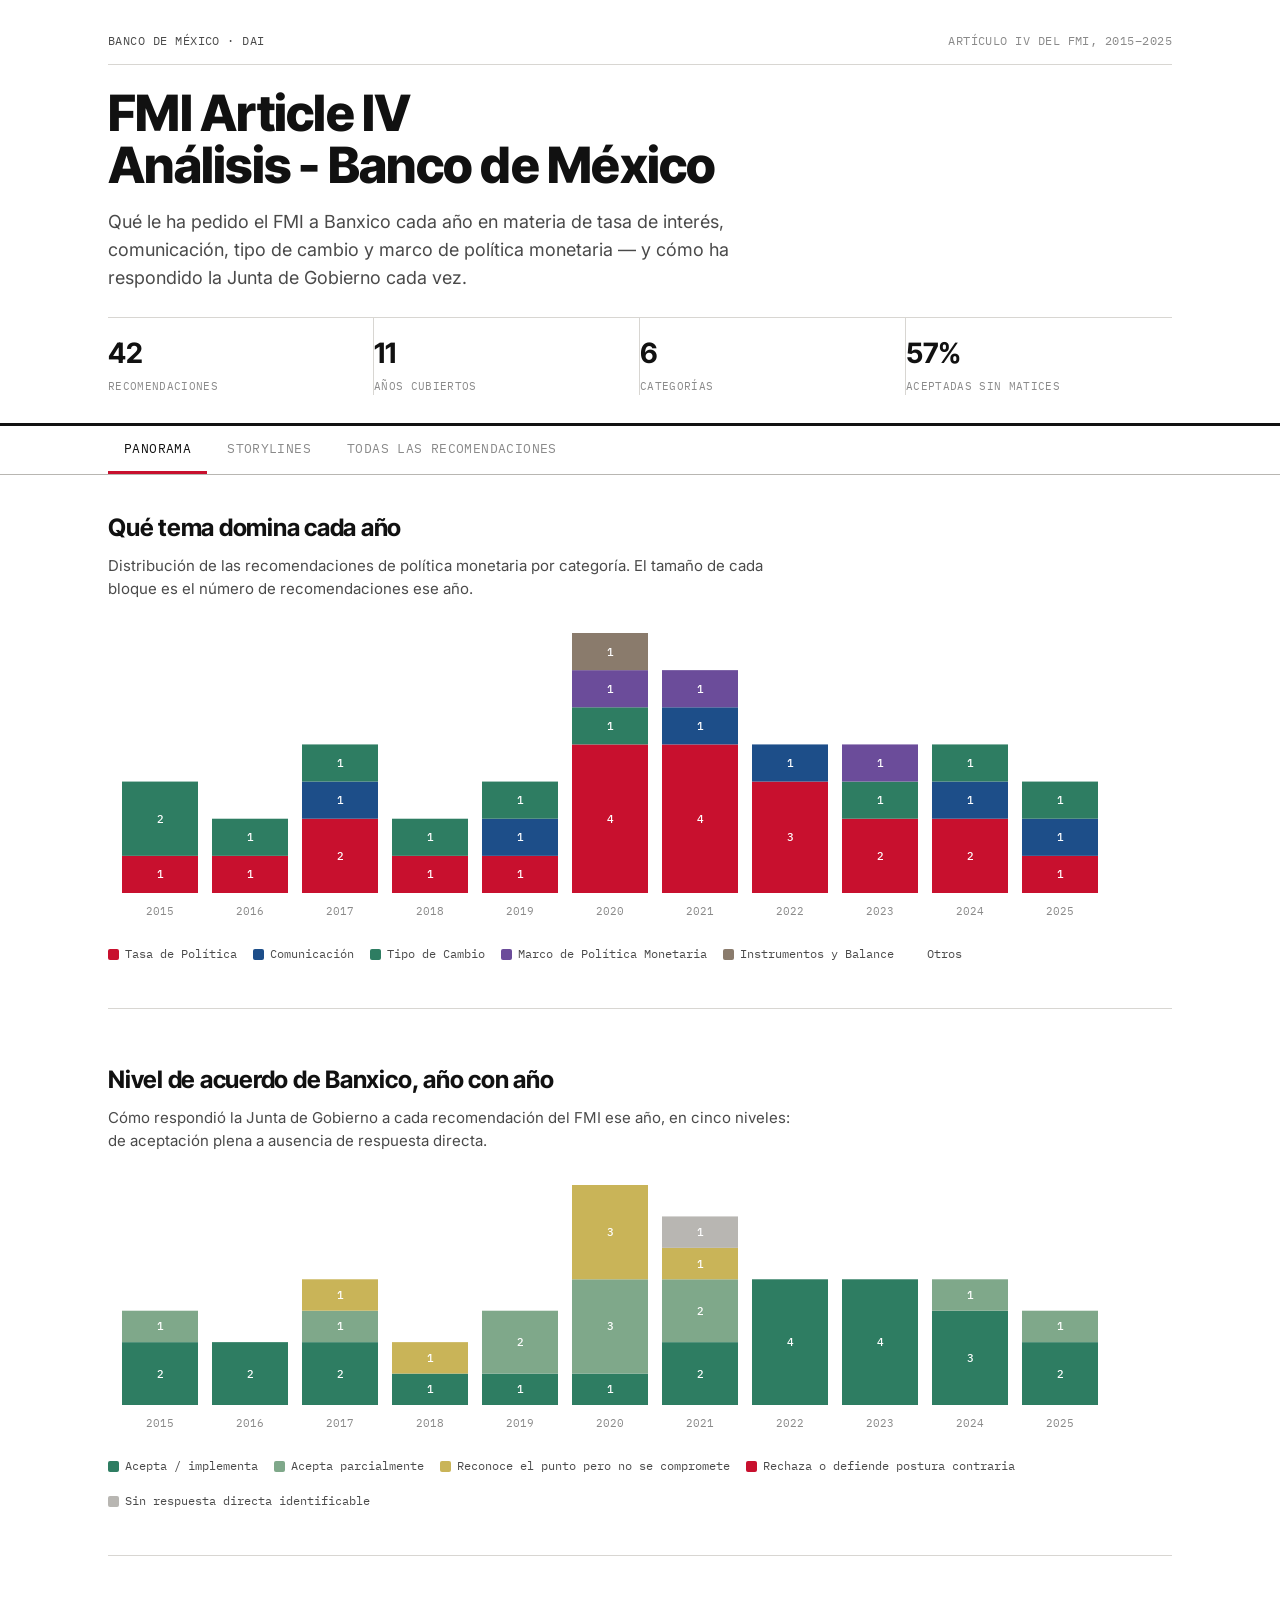
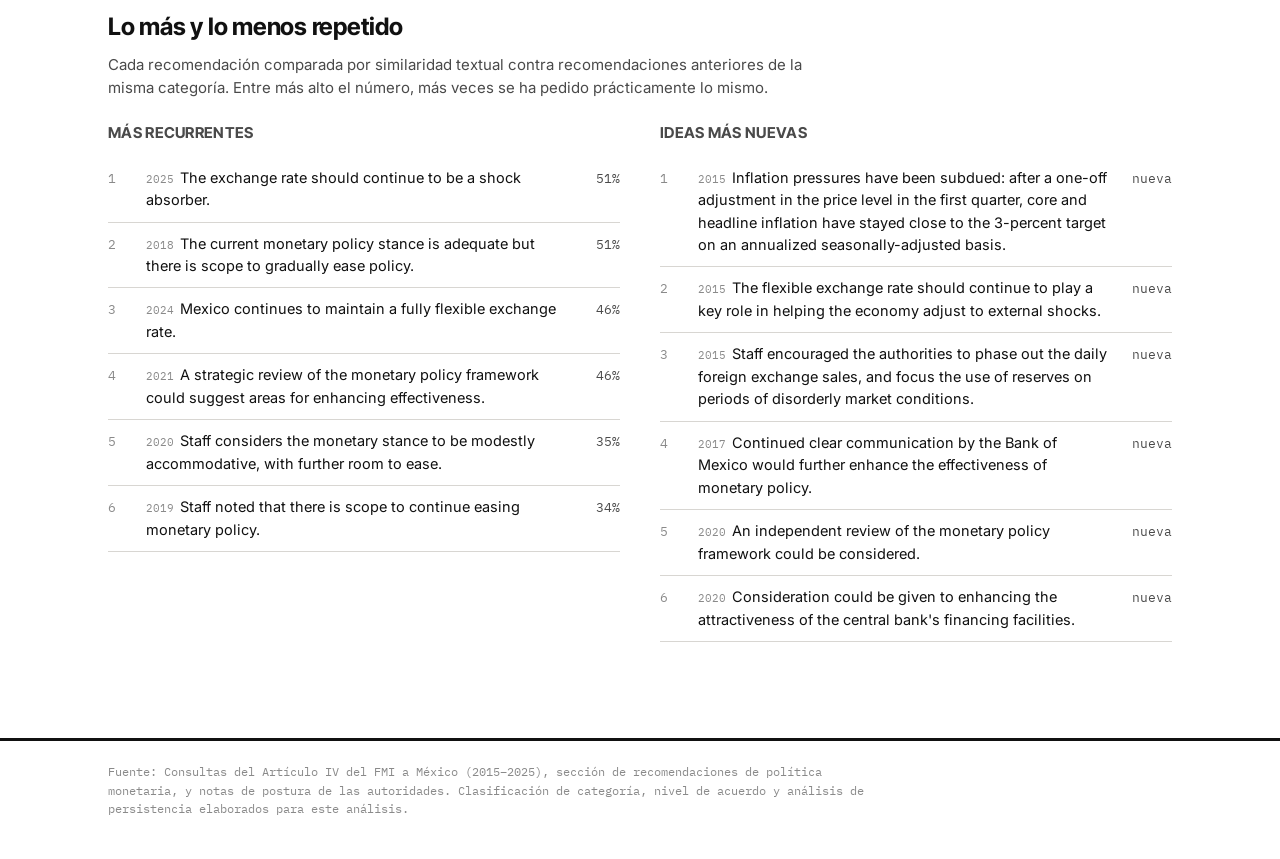
==== index.html @ 74a3de29 "Update index.html" ====
<!DOCTYPE html>
<html lang="es">
<head>
<meta charset="UTF-8">
<meta name="viewport" content="width=device-width, initial-scale=1.0">
<title>Recomendaciones de política monetaria del FMI a México · 2015–2025</title>
<link rel="preconnect" href="https://fonts.googleapis.com">
<link rel="preconnect" href="https://fonts.gstatic.com" crossorigin>
<link href="https://fonts.googleapis.com/css2?family=Inter+Tight:wght@400;500;600;700;800&family=Inter:wght@400;500;600&family=IBM+Plex+Mono:wght@400;500&display=swap" rel="stylesheet">
<link rel="stylesheet" href="styles.css">
</head>
<body>

<header class="masthead">
  <div class="wrap">
    <div class="masthead-top">
      <span class="kicker">Banco de México · DAI </span>
      <span class="kicker kicker-right">Artículo IV del FMI, 2015–2025</span>
    </div>
    <h1>FMI Article IV<br>Análisis - Banco de México</h1>
    <p class="dek">Qué le ha pedido el FMI a Banxico cada año en materia de tasa de interés, comunicación, tipo de cambio y marco de política monetaria — y cómo ha respondido la Junta de Gobierno cada vez.</p>
    <div class="masthead-stats" id="masthead-stats"></div>
  </div>
</header>

<nav class="tabbar">
  <div class="wrap tabbar-inner">
    <button class="tab active" data-view="overview">Panorama</button>
    <button class="tab" data-view="storylines">Storylines</button>
    <button class="tab" data-view="browser">Todas las recomendaciones</button>
  </div>
</nav>

<main class="wrap">

  <!-- ============ VISTA: PANORAMA ============ -->
  <section class="view" id="view-overview">

    <section class="block">
      <h2 class="block-title">Qué tema domina cada año</h2>
      <p class="block-note">Distribución de las recomendaciones de política monetaria por categoría. El tamaño de cada bloque es el número de recomendaciones ese año.</p>
      <div id="ribbon-chart" class="ribbon-chart"></div>
      <div class="legend" id="ribbon-legend"></div>
    </section>

    <section class="block">
      <h2 class="block-title">Nivel de acuerdo de Banxico, año con año</h2>
      <p class="block-note">Cómo respondió la Junta de Gobierno a cada recomendación del FMI ese año, en cinco niveles: de aceptación plena a ausencia de respuesta directa.</p>
      <div id="agreement-chart" class="agreement-chart"></div>
      <div class="legend" id="agreement-legend"></div>
    </section>

    <section class="block">
      <h2 class="block-title">Lo más y lo menos repetido</h2>
      <p class="block-note">Cada recomendación comparada por similaridad textual contra recomendaciones anteriores de la misma categoría. Entre más alto el número, más veces se ha pedido prácticamente lo mismo.</p>
      <div class="split-two">
        <div>
          <h3 class="sub-title">Más recurrentes</h3>
          <ol class="rank-list" id="rank-recurrent"></ol>
        </div>
        <div>
          <h3 class="sub-title">Ideas más nuevas</h3>
          <ol class="rank-list" id="rank-novel"></ol>
        </div>
      </div>
    </section>

  </section>

  <!-- ============ VISTA: STORYLINES ============ -->
  <section class="view hidden" id="view-storylines">
    <p class="block-note intro-note">Cada categoría cuenta su propia historia a lo largo de la década. El grosor de la línea entre dos años indica qué tan parecida es esa recomendación a la anterior de la misma categoría — una línea gruesa significa que el FMI está pidiendo, otra vez, prácticamente lo mismo.</p>
    <div id="storylines-container"></div>
  </section>

  <!-- ============ VISTA: BROWSER ============ -->
  <section class="view hidden" id="view-browser">
    <div class="filters">
      <div class="filter-group">
        <label for="filter-category">Categoría</label>
        <select id="filter-category"><option value="">Todas</option></select>
      </div>
      <div class="filter-group">
        <label for="filter-year">Año</label>
        <select id="filter-year"><option value="">Todos</option></select>
      </div>
      <div class="filter-group">
        <label for="filter-agreement">Nivel de acuerdo</label>
        <select id="filter-agreement"><option value="">Todos</option></select>
      </div>
      <button class="filter-reset" id="filter-reset">Limpiar filtros</button>
    </div>
    <p class="results-count" id="results-count"></p>
    <div id="rec-list" class="rec-list"></div>
  </section>

</main>

<footer class="site-footer">
  <div class="wrap">
    <p>Fuente: Consultas del Artículo IV del FMI a México (2015–2025), sección de recomendaciones de política monetaria, y notas de postura de las autoridades. Clasificación de categoría, nivel de acuerdo y análisis de persistencia elaborados para este análisis.</p>
  </div>
</footer>

<script src="app.js"></script>
</body>
</html>
---- styles.css ----
:root {
  --paper: #FFFFFF;
  --ink: #111111;
  --ink-soft: #4A4A4A;
  --ink-faint: #8A8A8A;
  --hairline: #D8D6D2;
  --hairline-strong: #B8B6B2;
  --red: #C8102E;
  --red-tint: #FBE9EC;

  --cat-tasa: #C8102E;
  --cat-comunicacion: #1D4E89;
  --cat-tipocambio: #2E7D62;
  --cat-marco: #6B4C9A;
  --cat-instrumentos: #8A7B6C;

  --agree-1: #2E7D62;
  --agree-2: #7FA88A;
  --agree-3: #C9B458;
  --agree-4: #C8102E;
  --agree-5: #B8B6B2;

  --font-display: 'Inter Tight', 'Helvetica Neue', Arial, sans-serif;
  --font-body: 'Inter', 'Helvetica Neue', Arial, sans-serif;
  --font-mono: 'IBM Plex Mono', 'Courier New', monospace;

  --wrap-max: 1120px;
}

* { box-sizing: border-box; }

html { -webkit-font-smoothing: antialiased; }

body {
  margin: 0;
  background: var(--paper);
  color: var(--ink);
  font-family: var(--font-body);
  font-size: 16px;
  line-height: 1.55;
}

.wrap {
  max-width: var(--wrap-max);
  margin: 0 auto;
  padding: 0 28px;
}

@media (max-width: 640px) {
  .wrap { padding: 0 18px; }
}

/* ---------- Masthead ---------- */

.masthead {
  border-bottom: 3px solid var(--ink);
  padding: 32px 0 28px;
}

.masthead-top {
  display: flex;
  justify-content: space-between;
  align-items: baseline;
  border-bottom: 1px solid var(--hairline);
  padding-bottom: 14px;
  margin-bottom: 22px;
}

.kicker {
  font-family: var(--font-mono);
  font-size: 11.5px;
  letter-spacing: 0.04em;
  text-transform: uppercase;
  color: var(--ink-soft);
}

.kicker-right { color: var(--ink-faint); }

h1 {
  font-family: var(--font-display);
  font-weight: 800;
  font-size: clamp(30px, 4.6vw, 50px);
  line-height: 1.05;
  letter-spacing: -0.015em;
  margin: 0 0 16px;
}

.dek {
  font-size: 18px;
  color: var(--ink-soft);
  max-width: 720px;
  margin: 0 0 26px;
}

.masthead-stats {
  display: flex;
  flex-wrap: wrap;
  gap: 0;
  border-top: 1px solid var(--hairline);
}

.mstat {
  flex: 1 1 140px;
  padding: 14px 20px 0 0;
  border-right: 1px solid var(--hairline);
}
.mstat:last-child { border-right: none; }

.mstat-value {
  font-family: var(--font-display);
  font-weight: 700;
  font-size: 28px;
  color: var(--ink);
}

.mstat-label {
  font-family: var(--font-mono);
  font-size: 11px;
  text-transform: uppercase;
  letter-spacing: 0.03em;
  color: var(--ink-faint);
  margin-top: 2px;
}

/* ---------- Tabbar ---------- */

.tabbar {
  border-bottom: 1px solid var(--hairline-strong);
  background: var(--paper);
  position: sticky;
  top: 0;
  z-index: 20;
}

.tabbar-inner {
  display: flex;
  gap: 4px;
}

.tab {
  font-family: var(--font-mono);
  font-size: 13px;
  text-transform: uppercase;
  letter-spacing: 0.03em;
  background: none;
  border: none;
  border-bottom: 3px solid transparent;
  padding: 14px 16px;
  color: var(--ink-faint);
  cursor: pointer;
}

.tab:hover { color: var(--ink); }

.tab.active {
  color: var(--ink);
  border-bottom-color: var(--red);
}

/* ---------- Views / blocks ---------- */

main { padding-bottom: 60px; }

.view { padding-top: 34px; }
.view.hidden { display: none; }

.block {
  margin-bottom: 52px;
  padding-bottom: 44px;
  border-bottom: 1px solid var(--hairline);
}
.block:last-child { border-bottom: none; }

.block-title {
  font-family: var(--font-display);
  font-weight: 700;
  font-size: 24px;
  letter-spacing: -0.01em;
  margin: 0 0 8px;
}

.block-note {
  color: var(--ink-soft);
  max-width: 700px;
  font-size: 15px;
  margin: 0 0 22px;
}

.intro-note { margin-top: 4px; }

.sub-title {
  font-family: var(--font-display);
  font-weight: 700;
  font-size: 15px;
  text-transform: uppercase;
  letter-spacing: 0.02em;
  margin: 0 0 12px;
  color: var(--ink-soft);
}

/* ---------- Legend ---------- */

.legend {
  display: flex;
  flex-wrap: wrap;
  gap: 16px;
  margin-top: 16px;
  font-family: var(--font-mono);
  font-size: 12px;
  color: var(--ink-soft);
}

.legend-item { display: flex; align-items: center; gap: 6px; }

.legend-swatch {
  width: 11px;
  height: 11px;
  flex: none;
  border-radius: 2px;
}

/* ---------- Ribbon chart (custom SVG) ---------- */

.ribbon-chart {
  width: 100%;
  overflow-x: auto;
}

.ribbon-year-label {
  font-family: var(--font-mono);
  font-size: 11px;
  fill: var(--ink-faint);
}

.ribbon-count-label {
  font-family: var(--font-mono);
  font-size: 10.5px;
  fill: var(--paper);
  font-weight: 500;
}

.ribbon-seg {
  cursor: default;
}
.ribbon-seg:hover { opacity: 0.82; }

/* ---------- Agreement chart ---------- */

.agreement-chart { max-width: 100%; }

/* ---------- Ranked lists ---------- */

.split-two {
  display: grid;
  grid-template-columns: 1fr 1fr;
  gap: 40px;
}

@media (max-width: 720px) {
  .split-two { grid-template-columns: 1fr; gap: 28px; }
}

.rank-list {
  list-style: none;
  margin: 0;
  padding: 0;
  counter-reset: rank;
}

.rank-list li {
  display: grid;
  grid-template-columns: 28px 1fr 52px;
  gap: 10px;
  align-items: baseline;
  padding: 10px 0;
  border-bottom: 1px solid var(--hairline);
}

.rank-num {
  font-family: var(--font-mono);
  color: var(--ink-faint);
  font-size: 13px;
}

.rank-text { font-size: 14.5px; }
.rank-text .rank-year {
  font-family: var(--font-mono);
  font-size: 11px;
  color: var(--ink-faint);
  margin-right: 6px;
}

.rank-score {
  font-family: var(--font-mono);
  font-size: 13px;
  text-align: right;
  color: var(--ink-soft);
}

/* ---------- Storylines ---------- */

.storyline-card {
  margin-bottom: 56px;
  padding-bottom: 40px;
  border-bottom: 1px solid var(--hairline);
}
.storyline-card:last-child { border-bottom: none; }

.storyline-head {
  display: flex;
  align-items: baseline;
  gap: 12px;
  margin-bottom: 6px;
}

.storyline-swatch {
  width: 14px;
  height: 14px;
  flex: none;
  border-radius: 2px;
}

.storyline-title {
  font-family: var(--font-display);
  font-weight: 700;
  font-size: 22px;
  margin: 0;
}

.storyline-summary {
  color: var(--ink-soft);
  max-width: 760px;
  margin: 0 0 24px;
  font-size: 15px;
}

.storyline-svg-wrap {
  width: 100%;
  overflow-x: auto;
  margin-bottom: 22px;
}

.beat-node-label {
  font-family: var(--font-mono);
  font-size: 11px;
  fill: var(--ink-faint);
}

.storyline-beats {
  display: flex;
  flex-direction: column;
  gap: 0;
}

.beat {
  display: grid;
  grid-template-columns: 64px 1fr;
  gap: 16px;
  padding: 14px 0;
  border-top: 1px solid var(--hairline);
}
.beat:first-child { border-top: none; }

.beat-year {
  font-family: var(--font-mono);
  font-weight: 500;
  font-size: 14px;
  color: var(--ink);
  padding-top: 1px;
}

.beat-text { font-size: 14.5px; color: var(--ink-soft); }

.storyline-insight {
  margin-top: 24px;
  padding: 16px 20px;
  background: var(--red-tint);
  border-left: 3px solid var(--red);
  font-size: 14.5px;
}

.storyline-insight strong {
  display: block;
  font-family: var(--font-mono);
  font-size: 11px;
  text-transform: uppercase;
  letter-spacing: 0.03em;
  color: var(--red);
  margin-bottom: 6px;
}

/* ---------- Filters / browser ---------- */

.filters {
  display: flex;
  flex-wrap: wrap;
  gap: 18px;
  align-items: end;
  padding-bottom: 20px;
  margin-bottom: 20px;
  border-bottom: 1px solid var(--hairline-strong);
}

.filter-group {
  display: flex;
  flex-direction: column;
  gap: 5px;
}

.filter-group label {
  font-family: var(--font-mono);
  font-size: 11px;
  text-transform: uppercase;
  letter-spacing: 0.03em;
  color: var(--ink-faint);
}

.filter-group select {
  font-family: var(--font-body);
  font-size: 14px;
  padding: 7px 10px;
  border: 1px solid var(--hairline-strong);
  border-radius: 3px;
  background: var(--paper);
  color: var(--ink);
  min-width: 170px;
}

.filter-reset {
  font-family: var(--font-mono);
  font-size: 12px;
  text-transform: uppercase;
  letter-spacing: 0.02em;
  background: none;
  border: 1px solid var(--hairline-strong);
  border-radius: 3px;
  padding: 8px 12px;
  cursor: pointer;
  color: var(--ink-soft);
}
.filter-reset:hover { border-color: var(--ink); color: var(--ink); }

.results-count {
  font-family: var(--font-mono);
  font-size: 12px;
  color: var(--ink-faint);
  margin: 0 0 18px;
}

.rec-list {
  display: flex;
  flex-direction: column;
}

.rec-card {
  padding: 20px 0;
  border-bottom: 1px solid var(--hairline);
  display: grid;
  grid-template-columns: 100px 1fr;
  gap: 20px;
}

@media (max-width: 640px) {
  .rec-card { grid-template-columns: 1fr; gap: 8px; }
}

.rec-meta {
  display: flex;
  flex-direction: column;
  gap: 6px;
}

.rec-year {
  font-family: var(--font-display);
  font-weight: 700;
  font-size: 22px;
}

.rec-cat-tag {
  font-family: var(--font-mono);
  font-size: 10.5px;
  text-transform: uppercase;
  letter-spacing: 0.02em;
  padding: 3px 6px;
  border-radius: 2px;
  color: var(--paper);
  display: inline-block;
  width: fit-content;
}

.rec-thesis {
  font-family: var(--font-display);
  font-weight: 600;
  font-size: 16.5px;
  margin: 0 0 8px;
  line-height: 1.35;
}

.rec-body {
  font-size: 14.5px;
  color: var(--ink-soft);
  margin: 0 0 10px;
}

.rec-footer {
  display: flex;
  flex-wrap: wrap;
  gap: 14px;
  align-items: center;
  font-family: var(--font-mono);
  font-size: 12px;
}

.rec-agreement {
  padding: 3px 8px;
  border-radius: 2px;
  border: 1px solid var(--hairline-strong);
  color: var(--ink-soft);
}

.rec-rationale {
  color: var(--ink-faint);
  font-family: var(--font-body);
  font-style: italic;
  font-size: 13.5px;
}

/* ---------- Footer ---------- */

.site-footer {
  border-top: 3px solid var(--ink);
  padding: 22px 0 40px;
}

.site-footer p {
  font-family: var(--font-mono);
  font-size: 12px;
  color: var(--ink-faint);
  max-width: 760px;
  margin: 0;
}

/* ---------- Focus states ---------- */

button:focus-visible,
select:focus-visible {
  outline: 2px solid var(--red);
  outline-offset: 2px;
}
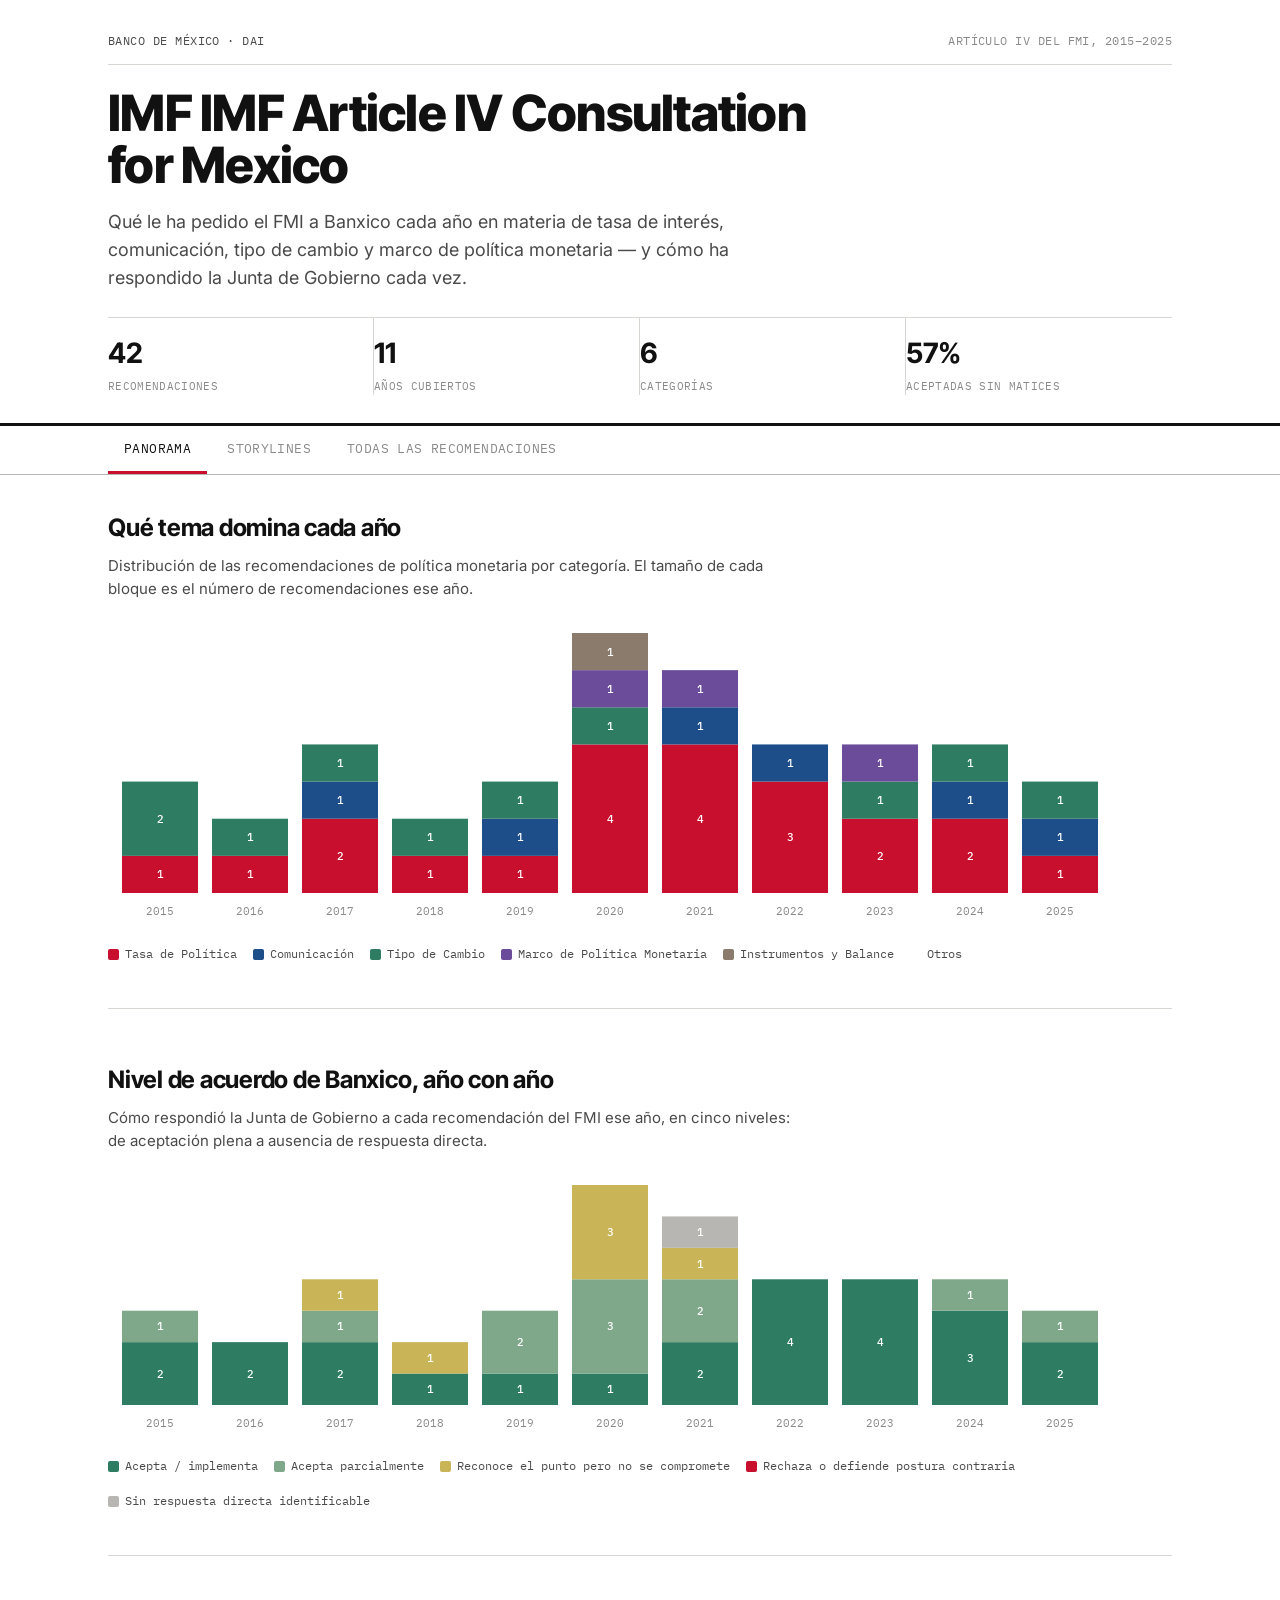
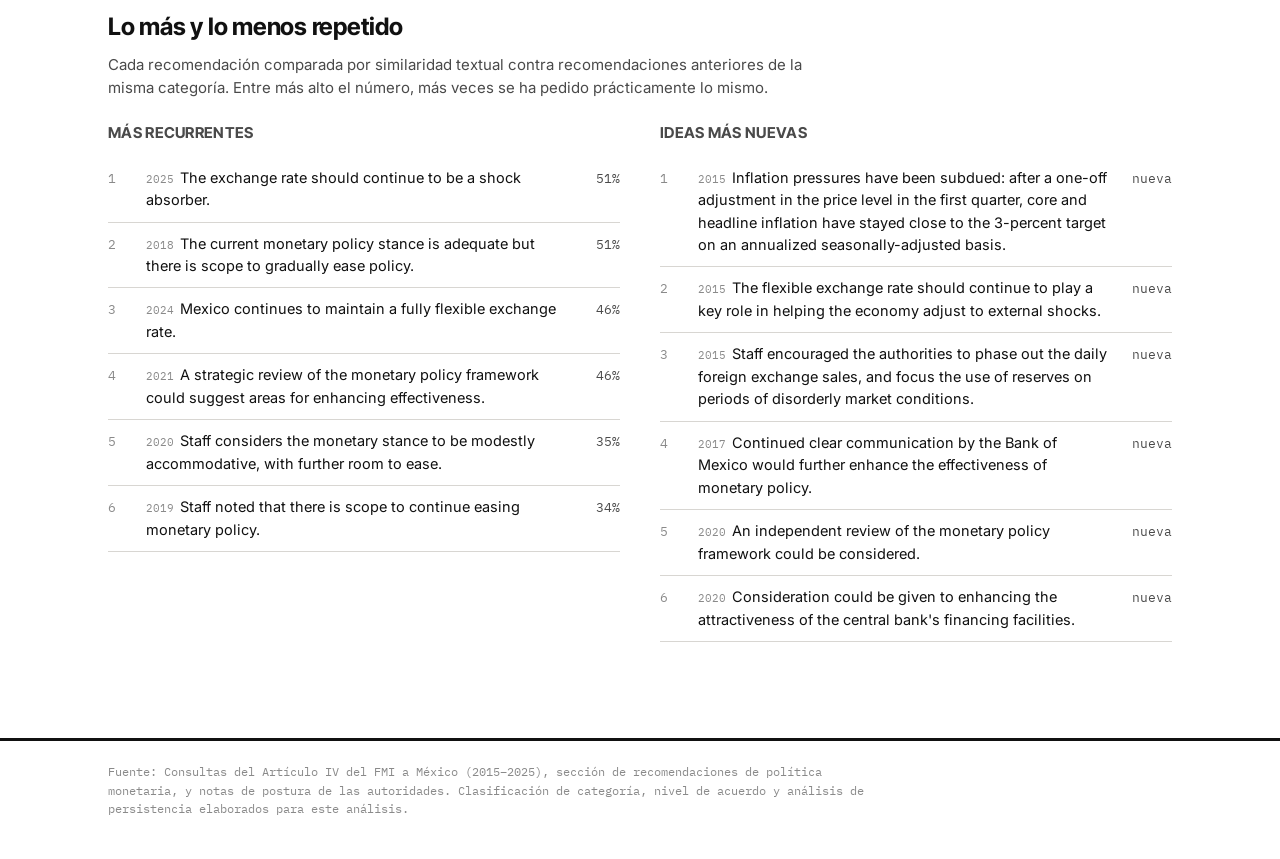
==== commit 400d02f2: "Update index.html" ====
--- a/index.html
+++ b/index.html
@@ -17,7 +17,7 @@
       <span class="kicker">Banco de México · DAI </span>
       <span class="kicker kicker-right">Artículo IV del FMI, 2015–2025</span>
     </div>
-    <h1>FMI Article IV<br>Análisis - Banco de México</h1>
+    <h1>IMF IMF Article IV Consultation<br>for Mexico</h1>
     <p class="dek">Qué le ha pedido el FMI a Banxico cada año en materia de tasa de interés, comunicación, tipo de cambio y marco de política monetaria — y cómo ha respondido la Junta de Gobierno cada vez.</p>
     <div class="masthead-stats" id="masthead-stats"></div>
   </div>
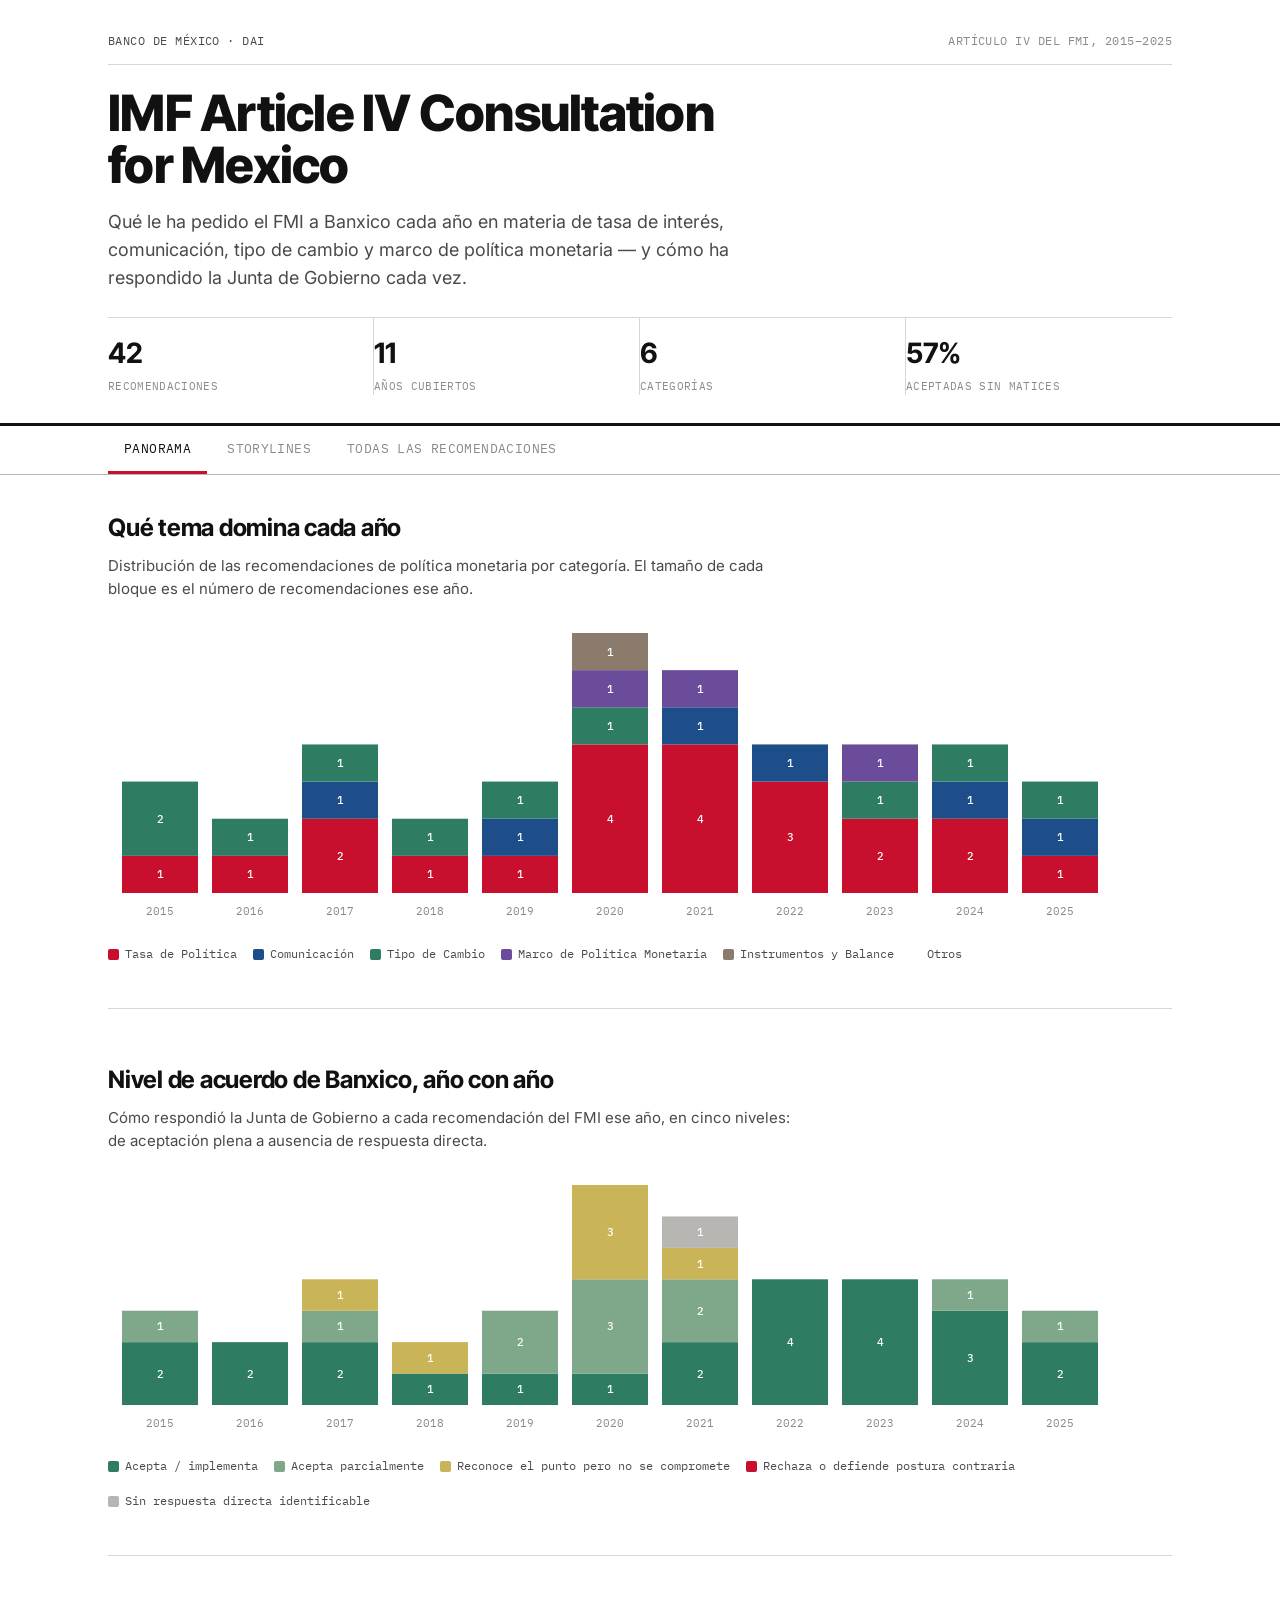
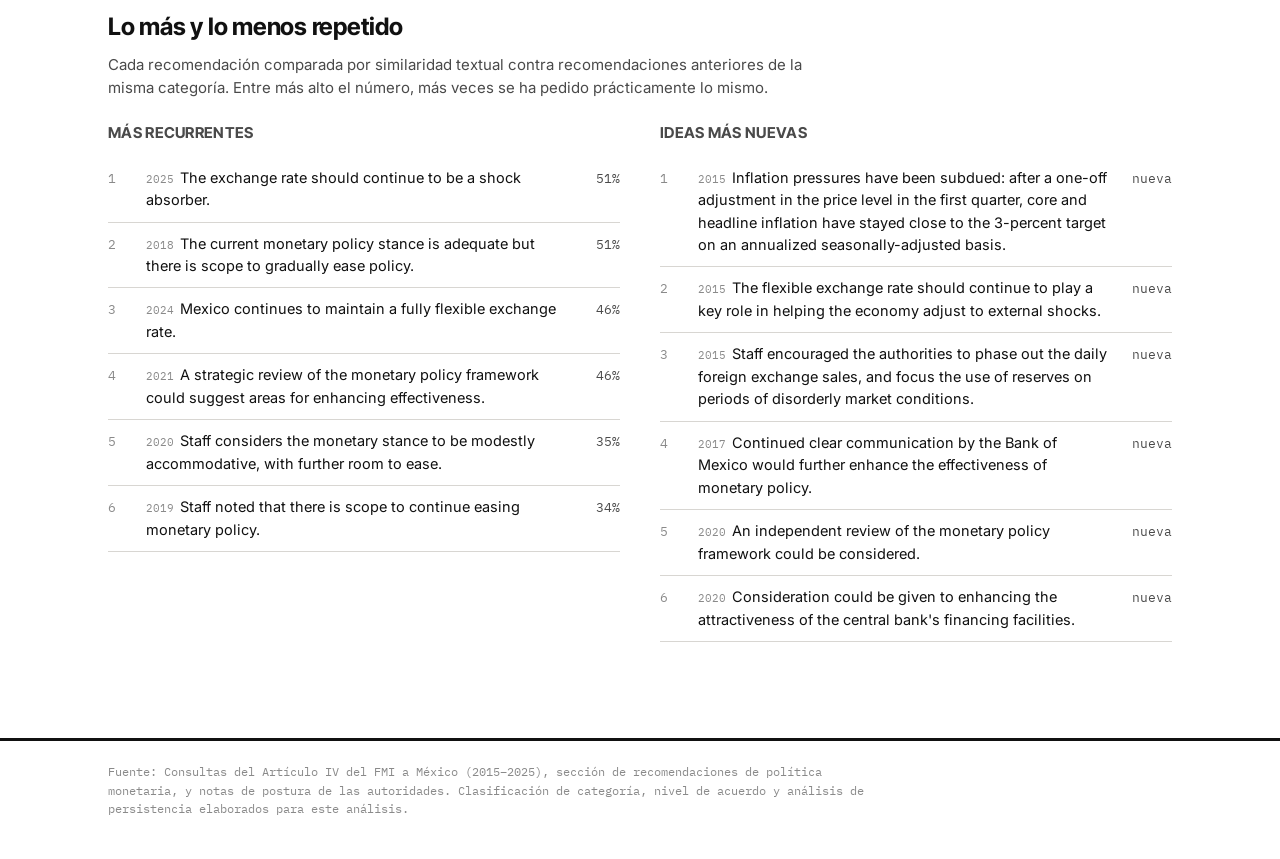
==== commit b393a2b7: "Update index.html" ====
--- a/index.html
+++ b/index.html
@@ -17,7 +17,7 @@
       <span class="kicker">Banco de México · DAI </span>
       <span class="kicker kicker-right">Artículo IV del FMI, 2015–2025</span>
     </div>
-    <h1>IMF IMF Article IV Consultation<br>for Mexico</h1>
+    <h1>IMF Article IV Consultation<br>for Mexico</h1>
     <p class="dek">Qué le ha pedido el FMI a Banxico cada año en materia de tasa de interés, comunicación, tipo de cambio y marco de política monetaria — y cómo ha respondido la Junta de Gobierno cada vez.</p>
     <div class="masthead-stats" id="masthead-stats"></div>
   </div>
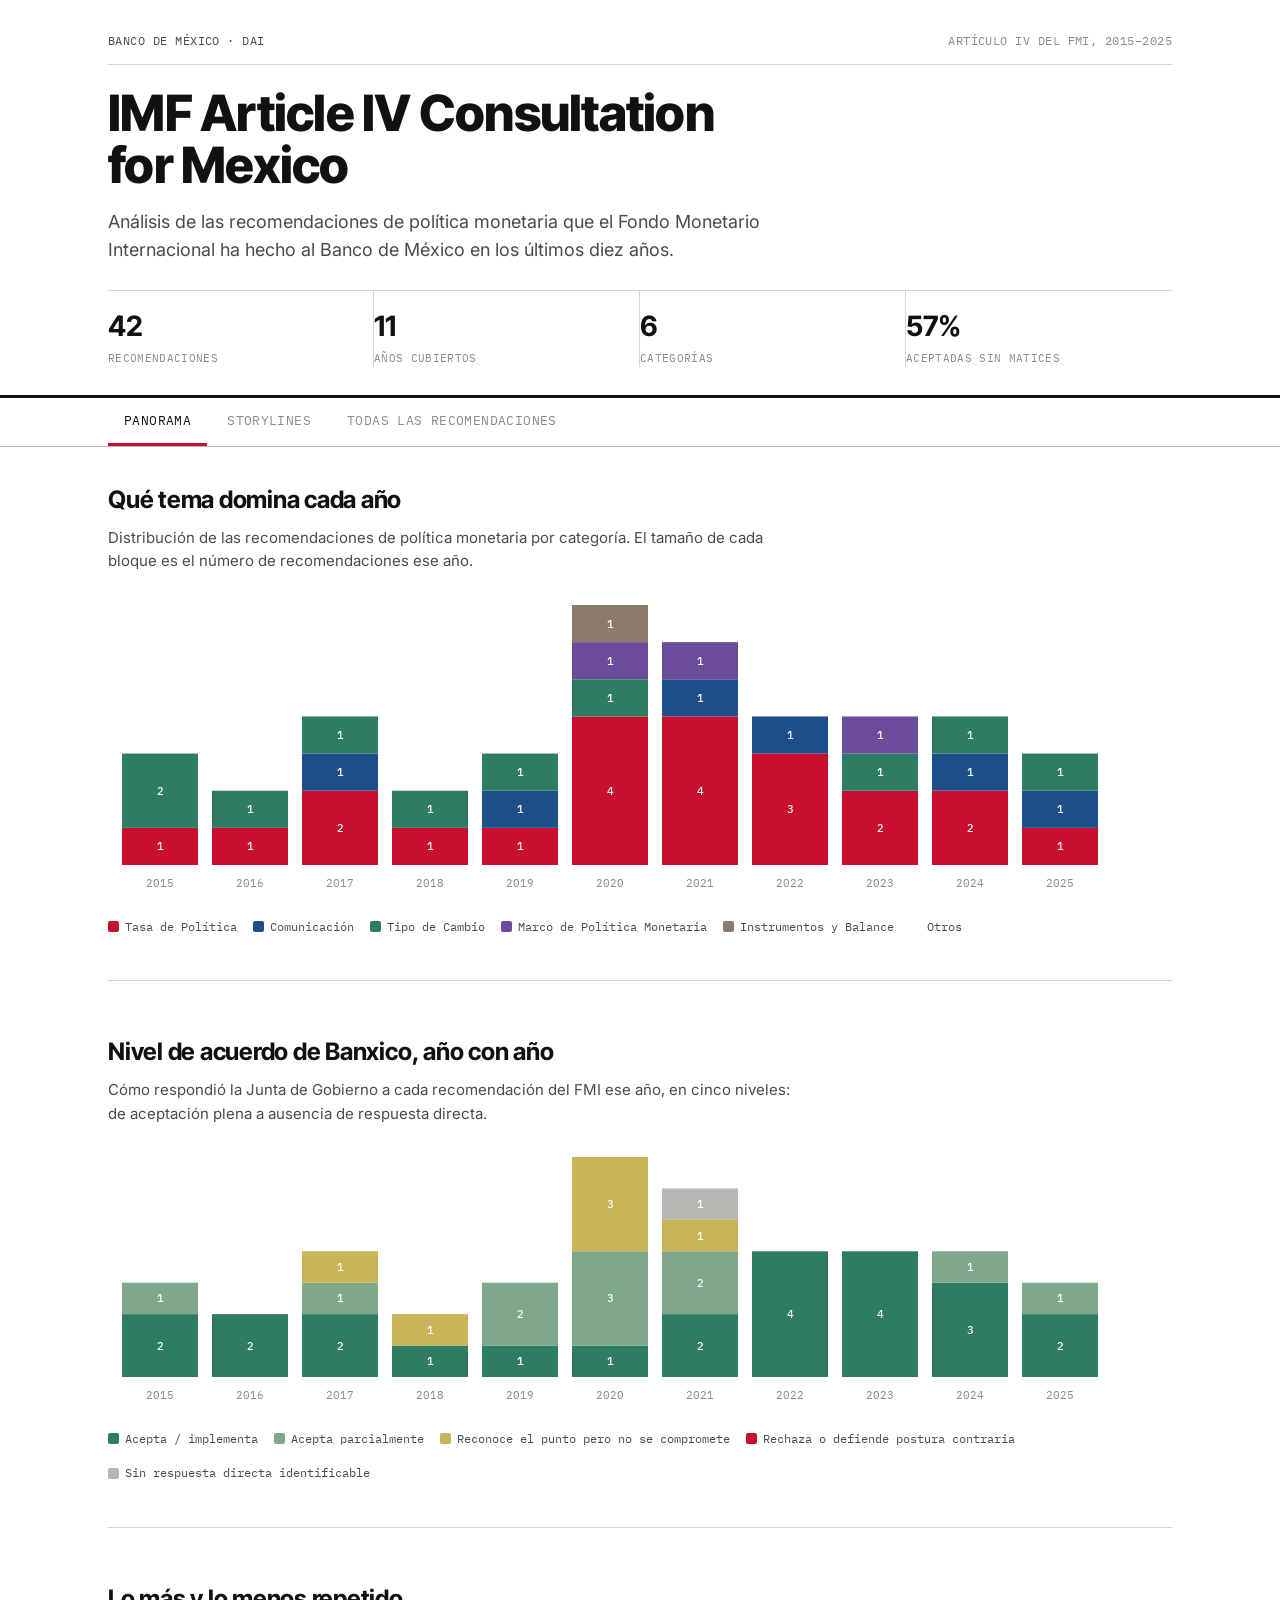
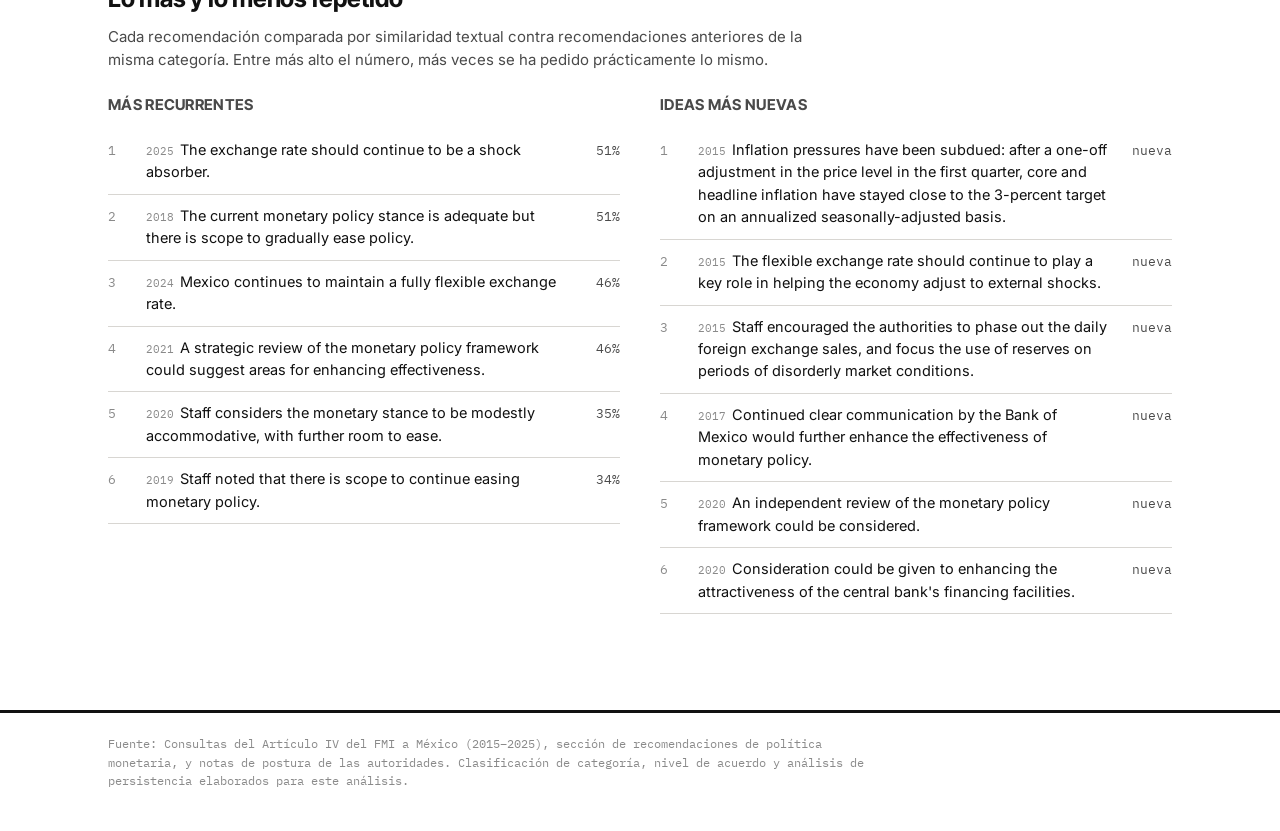
==== commit 7a053dd7: "Update index.html" ====
--- a/index.html
+++ b/index.html
@@ -18,7 +18,7 @@
       <span class="kicker kicker-right">Artículo IV del FMI, 2015–2025</span>
     </div>
     <h1>IMF Article IV Consultation<br>for Mexico</h1>
-    <p class="dek">Qué le ha pedido el FMI a Banxico cada año en materia de tasa de interés, comunicación, tipo de cambio y marco de política monetaria — y cómo ha respondido la Junta de Gobierno cada vez.</p>
+    <p class="dek">Análisis de las recomendaciones de política monetaria que el Fondo Monetario Internacional ha hecho al Banco de México en los últimos diez años.</p>
     <div class="masthead-stats" id="masthead-stats"></div>
   </div>
 </header>
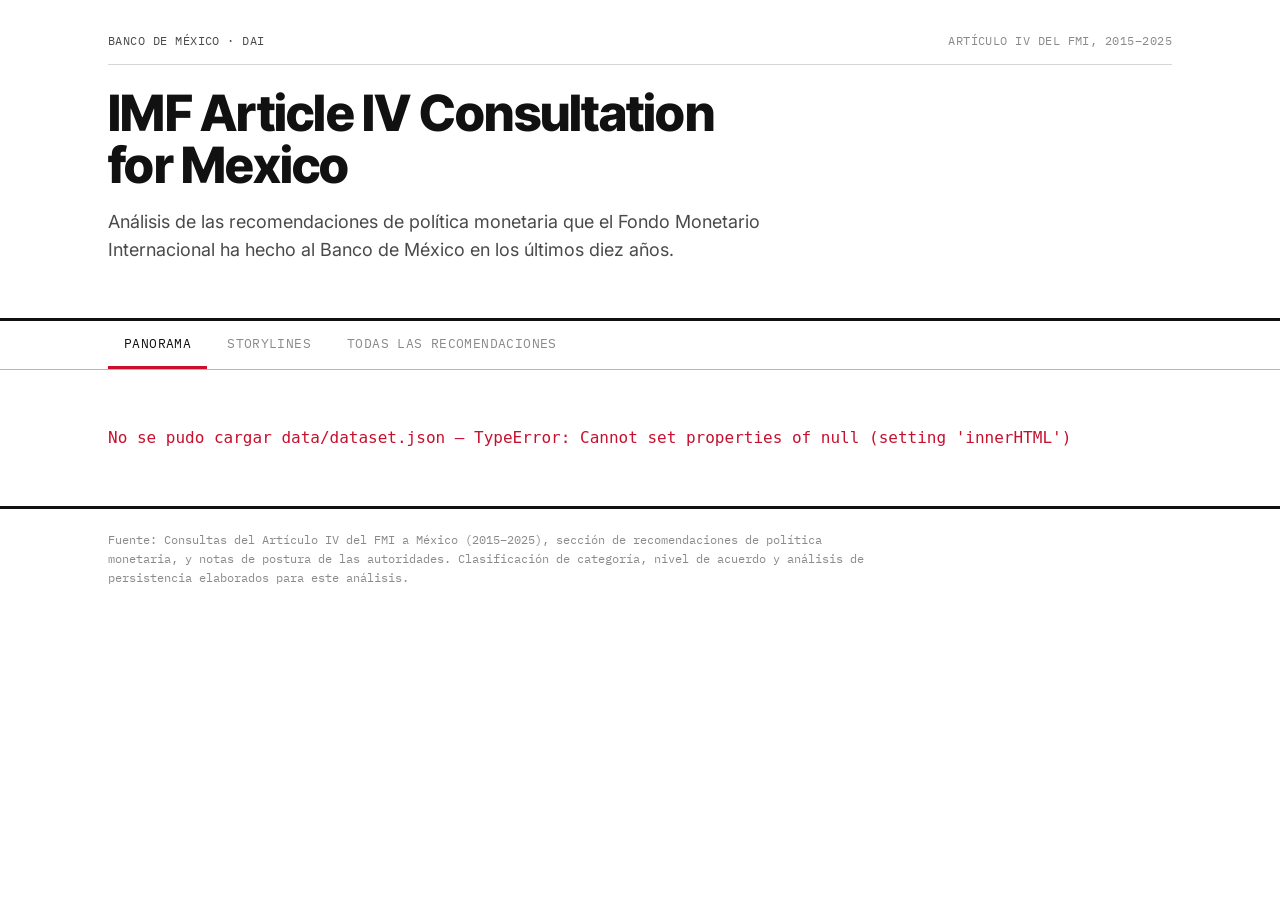
==== commit e6e67769: "Update index.html" ====
--- a/index.html
+++ b/index.html
@@ -19,7 +19,6 @@
     </div>
     <h1>IMF Article IV Consultation<br>for Mexico</h1>
     <p class="dek">Análisis de las recomendaciones de política monetaria que el Fondo Monetario Internacional ha hecho al Banco de México en los últimos diez años.</p>
-    <div class="masthead-stats" id="masthead-stats"></div>
   </div>
 </header>
 
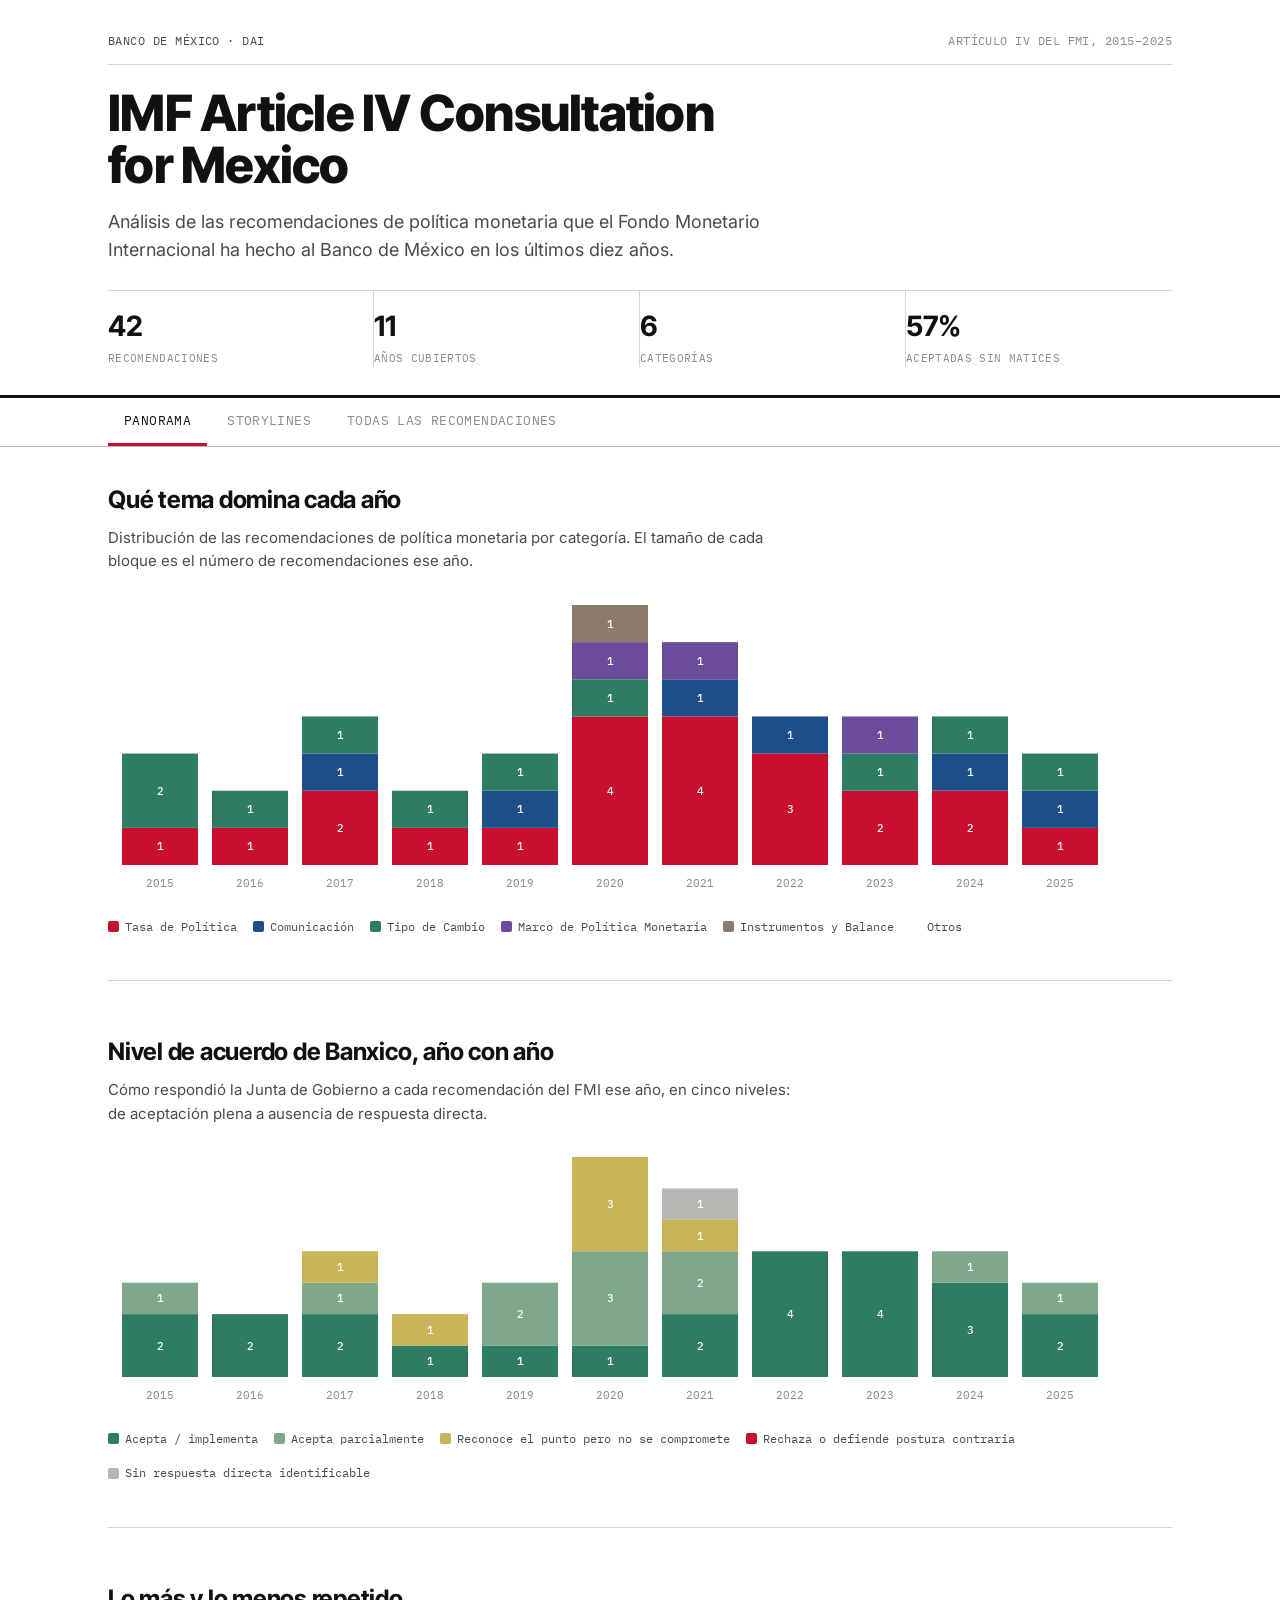
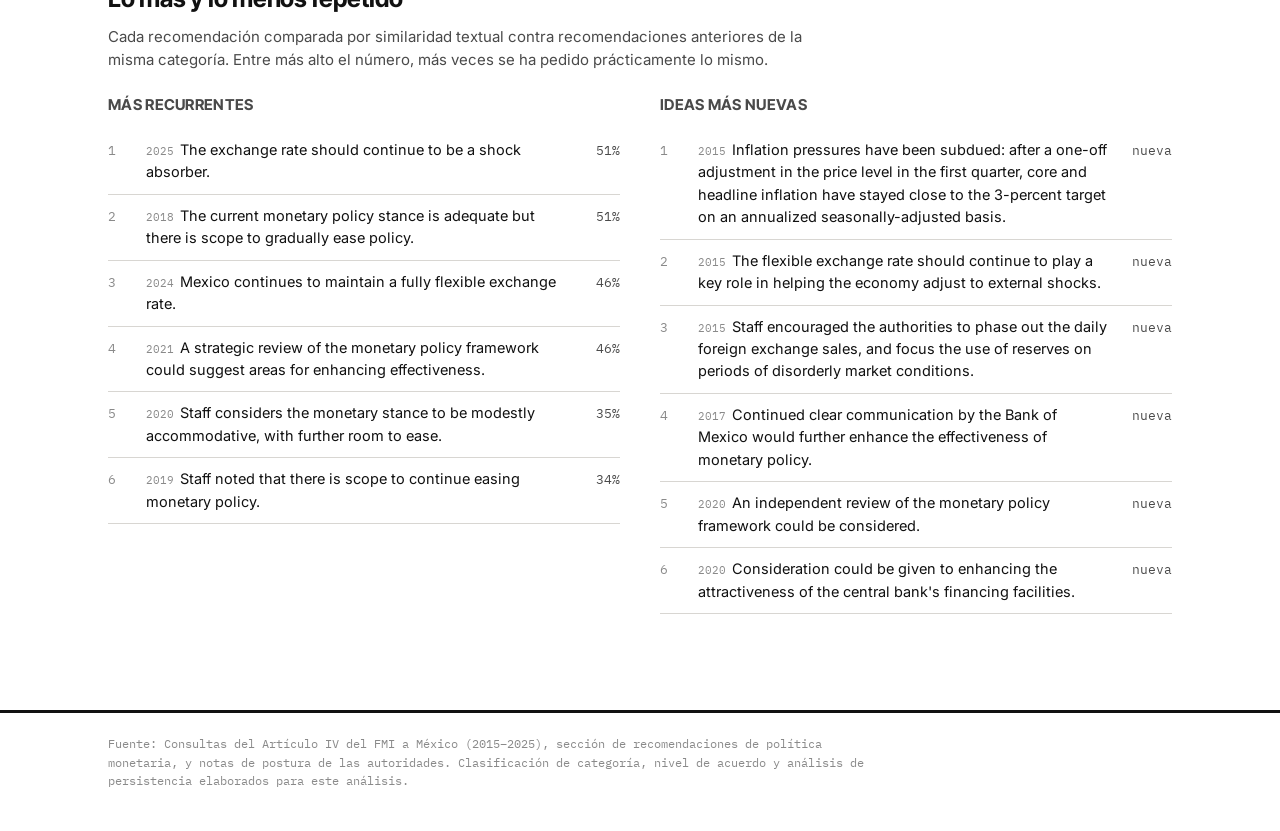
==== commit a8409650: "Update index.html" ====
--- a/index.html
+++ b/index.html
@@ -19,6 +19,7 @@
     </div>
     <h1>IMF Article IV Consultation<br>for Mexico</h1>
     <p class="dek">Análisis de las recomendaciones de política monetaria que el Fondo Monetario Internacional ha hecho al Banco de México en los últimos diez años.</p>
+   <div class="masthead-stats" id="masthead-stats"></div>
   </div>
 </header>
 
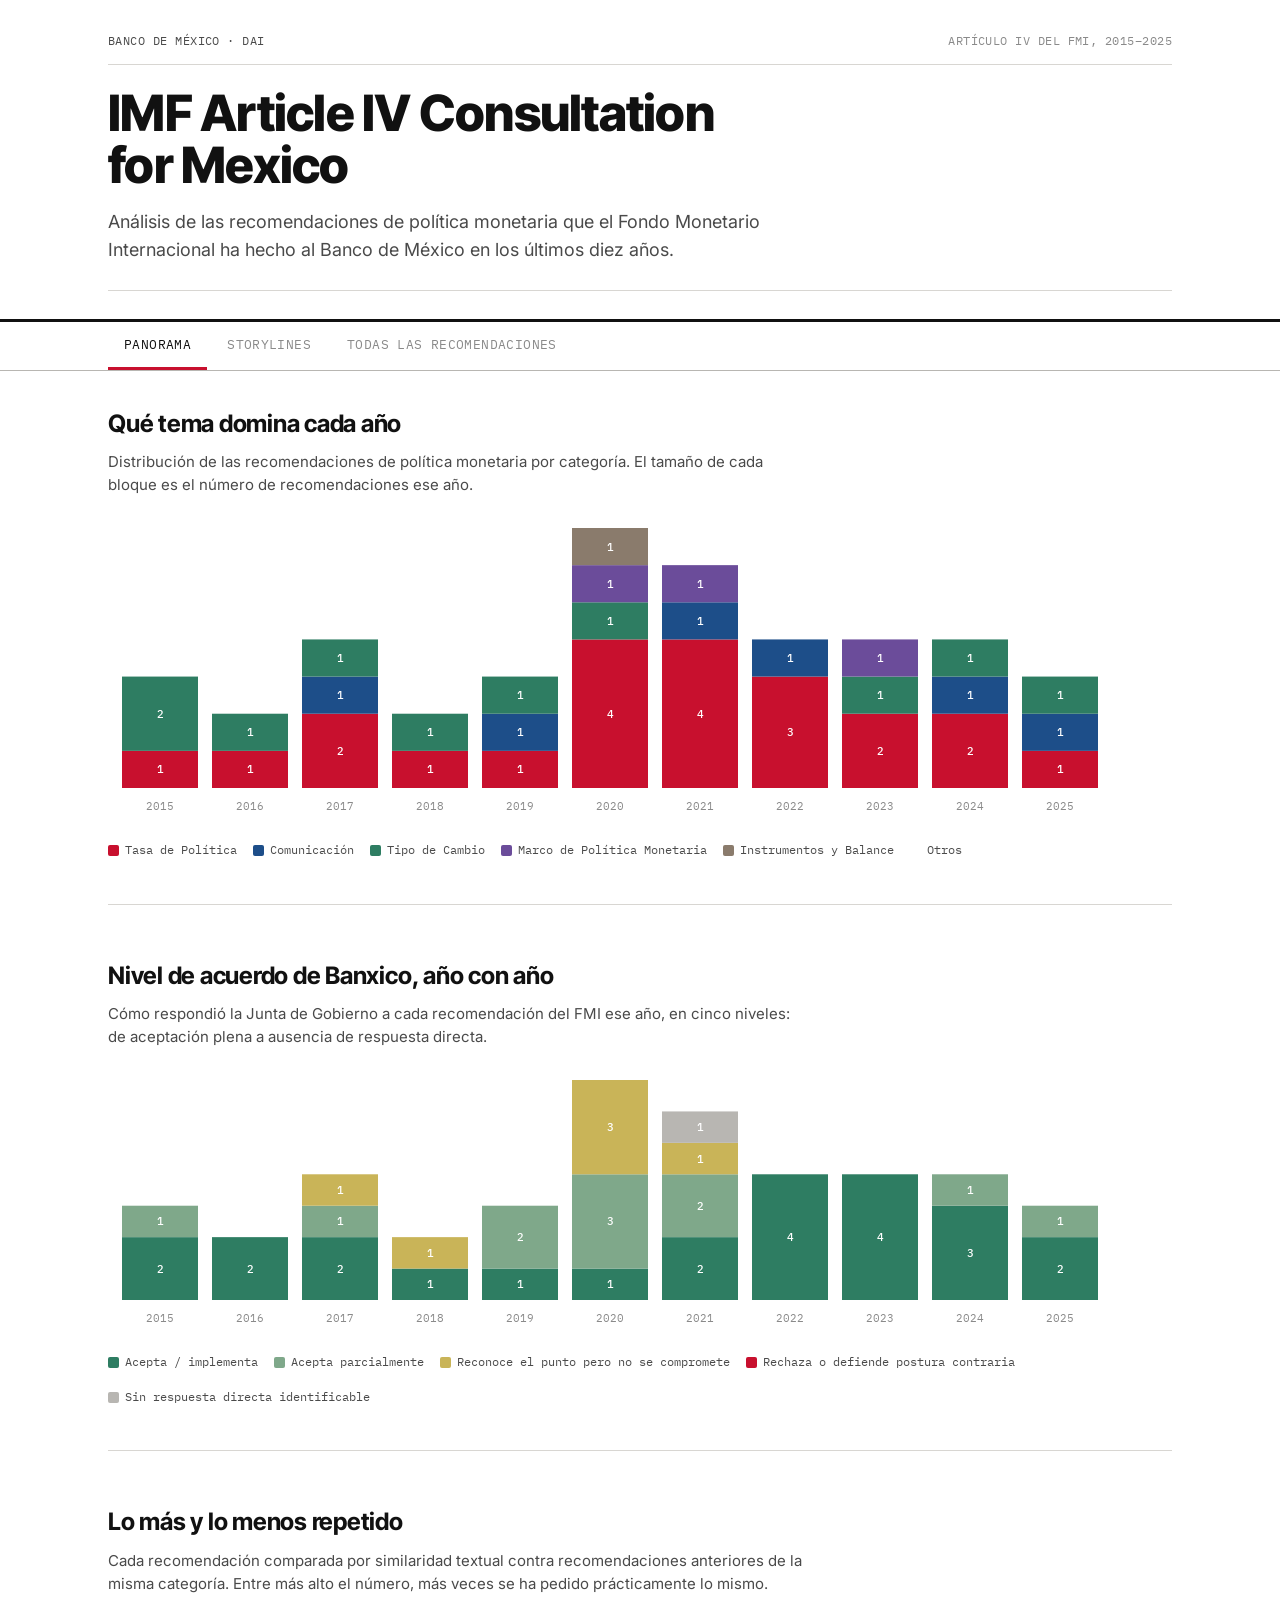
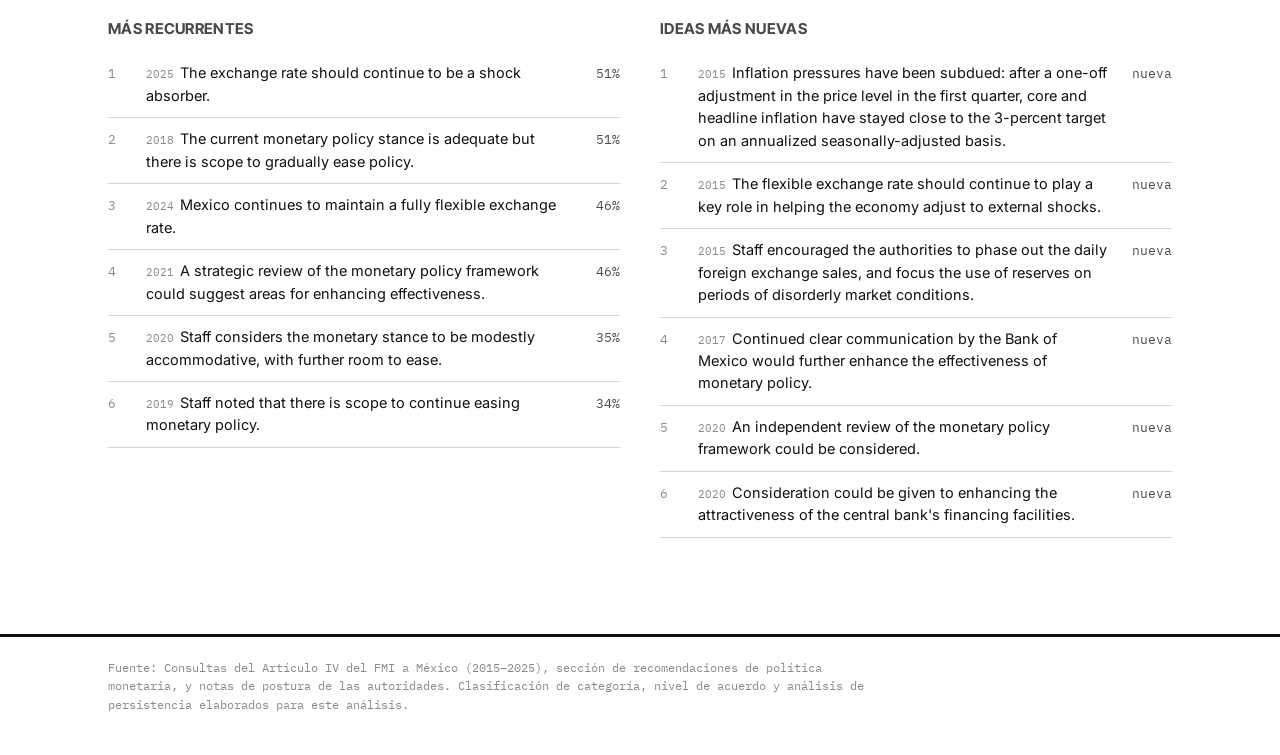
==== commit 950977da: "Update index.html" ====
--- a/index.html
+++ b/index.html
@@ -20,7 +20,6 @@
     <h1>IMF Article IV Consultation<br>for Mexico</h1>
     <p class="dek">Análisis de las recomendaciones de política monetaria que el Fondo Monetario Internacional ha hecho al Banco de México en los últimos diez años.</p>
    <div class="masthead-stats" id="masthead-stats"></div>
-  </div>
 </header>
 
 <nav class="tabbar">
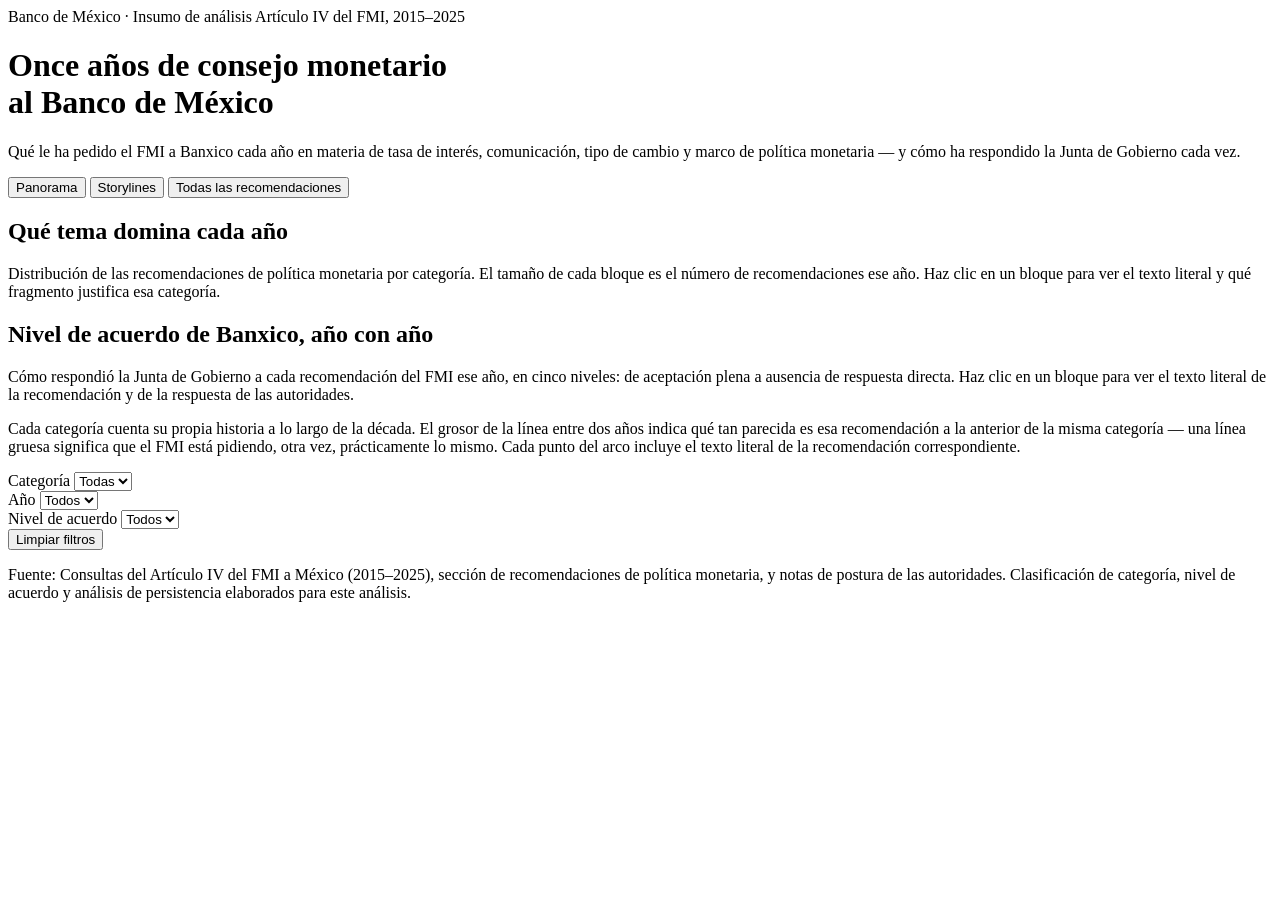
==== commit 7d489fcd: "Update index.html" ====
--- a/index.html
+++ b/index.html
@@ -7,19 +7,24 @@
 <link rel="preconnect" href="https://fonts.googleapis.com">
 <link rel="preconnect" href="https://fonts.gstatic.com" crossorigin>
 <link href="https://fonts.googleapis.com/css2?family=Inter+Tight:wght@400;500;600;700;800&family=Inter:wght@400;500;600&family=IBM+Plex+Mono:wght@400;500&display=swap" rel="stylesheet">
-<link rel="stylesheet" href="styles.css">
+<link rel="stylesheet" href="css/styles.css">
 </head>
 <body>
 
 <header class="masthead">
+  <div class="hero-band">
+    <div class="wrap">
+      <div class="masthead-top">
+        <span class="kicker">Banco de México · Insumo de análisis</span>
+        <span class="kicker kicker-right">Artículo IV del FMI, 2015–2025</span>
+      </div>
+      <h1>Once años de consejo monetario<br>al Banco de México</h1>
+      <p class="dek">Qué le ha pedido el FMI a Banxico cada año en materia de tasa de interés, comunicación, tipo de cambio y marco de política monetaria — y cómo ha respondido la Junta de Gobierno cada vez.</p>
+    </div>
+  </div>
   <div class="wrap">
-    <div class="masthead-top">
-      <span class="kicker">Banco de México · DAI </span>
-      <span class="kicker kicker-right">Artículo IV del FMI, 2015–2025</span>
-    </div>
-    <h1>IMF Article IV Consultation<br>for Mexico</h1>
-    <p class="dek">Análisis de las recomendaciones de política monetaria que el Fondo Monetario Internacional ha hecho al Banco de México en los últimos diez años.</p>
-   <div class="masthead-stats" id="masthead-stats"></div>
+    <div class="masthead-stats" id="masthead-stats"></div>
+  </div>
 </header>
 
 <nav class="tabbar">
@@ -37,38 +42,25 @@
 
     <section class="block">
       <h2 class="block-title">Qué tema domina cada año</h2>
-      <p class="block-note">Distribución de las recomendaciones de política monetaria por categoría. El tamaño de cada bloque es el número de recomendaciones ese año.</p>
+      <p class="block-note">Distribución de las recomendaciones de política monetaria por categoría. El tamaño de cada bloque es el número de recomendaciones ese año. Haz clic en un bloque para ver el texto literal y qué fragmento justifica esa categoría.</p>
       <div id="ribbon-chart" class="ribbon-chart"></div>
       <div class="legend" id="ribbon-legend"></div>
+      <div id="category-detail" class="detail-panel hidden"></div>
     </section>
 
     <section class="block">
       <h2 class="block-title">Nivel de acuerdo de Banxico, año con año</h2>
-      <p class="block-note">Cómo respondió la Junta de Gobierno a cada recomendación del FMI ese año, en cinco niveles: de aceptación plena a ausencia de respuesta directa.</p>
+      <p class="block-note">Cómo respondió la Junta de Gobierno a cada recomendación del FMI ese año, en cinco niveles: de aceptación plena a ausencia de respuesta directa. Haz clic en un bloque para ver el texto literal de la recomendación y de la respuesta de las autoridades.</p>
       <div id="agreement-chart" class="agreement-chart"></div>
       <div class="legend" id="agreement-legend"></div>
-    </section>
-
-    <section class="block">
-      <h2 class="block-title">Lo más y lo menos repetido</h2>
-      <p class="block-note">Cada recomendación comparada por similaridad textual contra recomendaciones anteriores de la misma categoría. Entre más alto el número, más veces se ha pedido prácticamente lo mismo.</p>
-      <div class="split-two">
-        <div>
-          <h3 class="sub-title">Más recurrentes</h3>
-          <ol class="rank-list" id="rank-recurrent"></ol>
-        </div>
-        <div>
-          <h3 class="sub-title">Ideas más nuevas</h3>
-          <ol class="rank-list" id="rank-novel"></ol>
-        </div>
-      </div>
+      <div id="agreement-detail" class="detail-panel hidden"></div>
     </section>
 
   </section>
 
   <!-- ============ VISTA: STORYLINES ============ -->
   <section class="view hidden" id="view-storylines">
-    <p class="block-note intro-note">Cada categoría cuenta su propia historia a lo largo de la década. El grosor de la línea entre dos años indica qué tan parecida es esa recomendación a la anterior de la misma categoría — una línea gruesa significa que el FMI está pidiendo, otra vez, prácticamente lo mismo.</p>
+    <p class="block-note intro-note">Cada categoría cuenta su propia historia a lo largo de la década. El grosor de la línea entre dos años indica qué tan parecida es esa recomendación a la anterior de la misma categoría — una línea gruesa significa que el FMI está pidiendo, otra vez, prácticamente lo mismo. Cada punto del arco incluye el texto literal de la recomendación correspondiente.</p>
     <div id="storylines-container"></div>
   </section>
 
@@ -96,11 +88,12 @@
 </main>
 
 <footer class="site-footer">
-  <div class="wrap">
+  <div class="wrap footer-inner">
+    <img src="b.jpg" alt="Banco de México" class="footer-logo" onerror="this.style.display='none'">
     <p>Fuente: Consultas del Artículo IV del FMI a México (2015–2025), sección de recomendaciones de política monetaria, y notas de postura de las autoridades. Clasificación de categoría, nivel de acuerdo y análisis de persistencia elaborados para este análisis.</p>
   </div>
 </footer>
 
-<script src="app.js"></script>
+<script src="js/app.js"></script>
 </body>
 </html>
